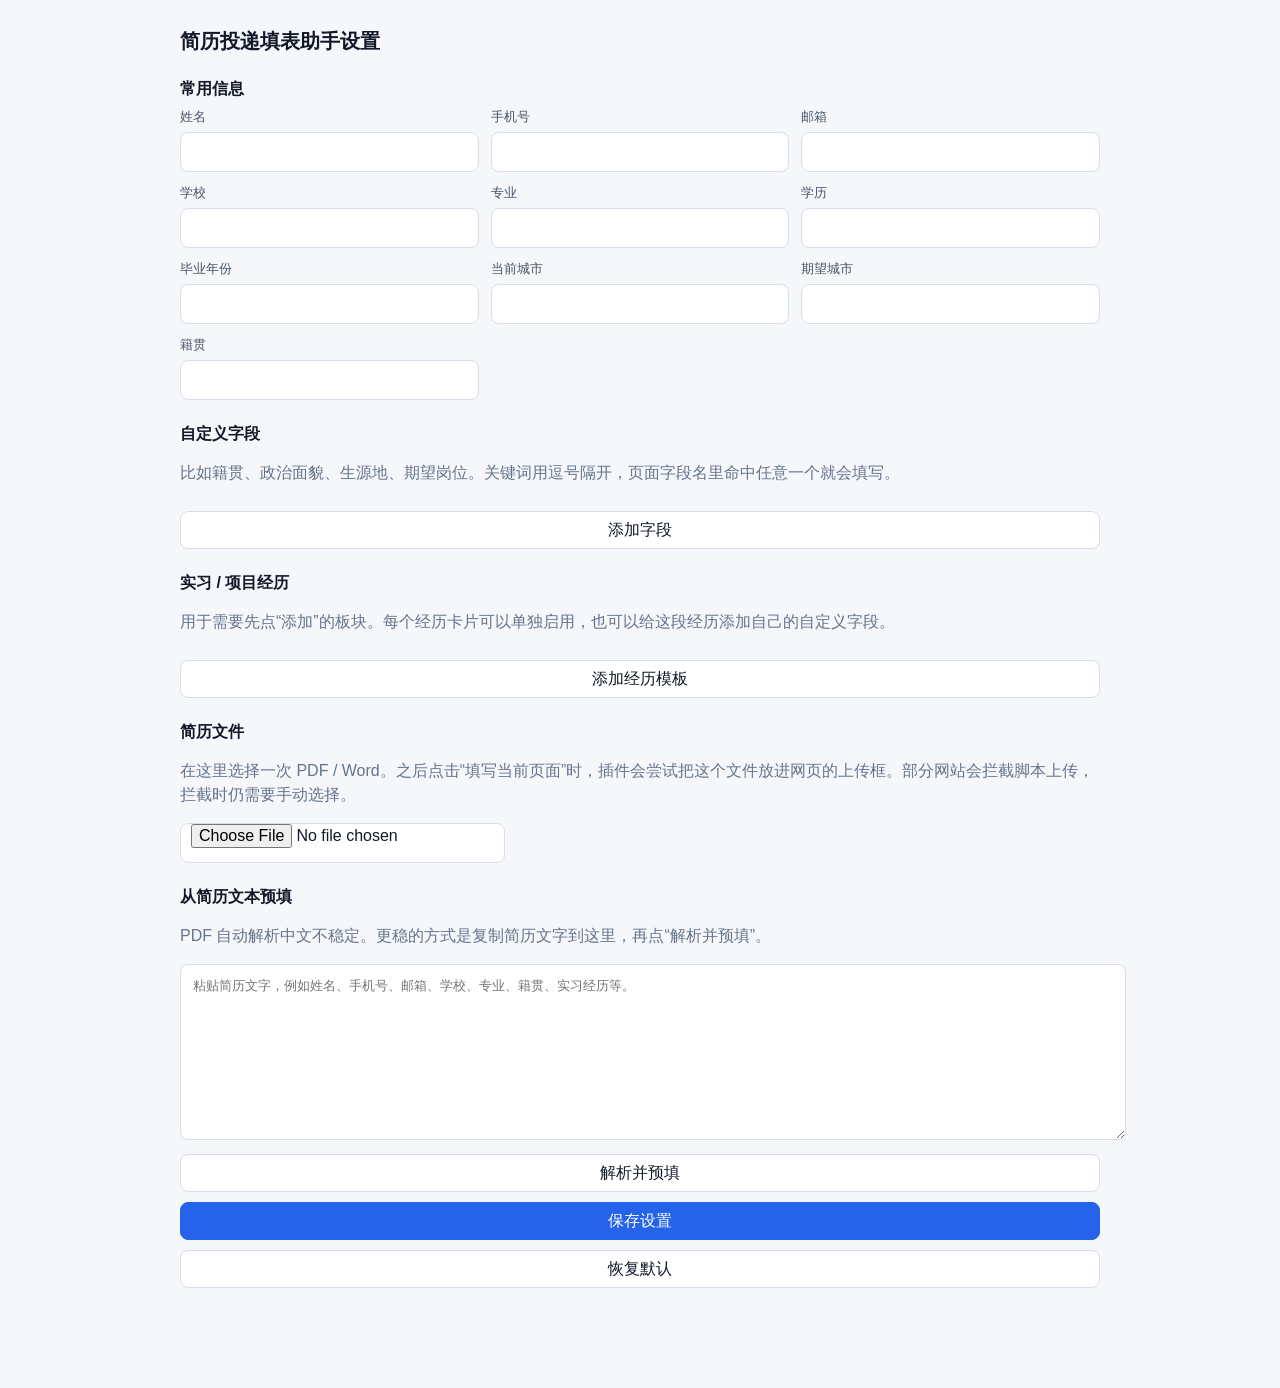
==== resume-fill-extension/options.html @ 36745824 "Add files via upload" ====
<!doctype html>
<html lang="zh-CN">
  <head>
    <meta charset="utf-8" />
    <title>简历投递填表助手设置</title>
    <link rel="stylesheet" href="styles.css" />
  </head>
  <body class="options">
    <main>
      <h1>简历投递填表助手设置</h1>

      <section>
        <h2>常用信息</h2>
        <div id="profileFields" class="grid"></div>
      </section>

      <section>
        <h2>自定义字段</h2>
        <p>比如籍贯、政治面貌、生源地、期望岗位。关键词用逗号隔开，页面字段名里命中任意一个就会填写。</p>
        <div id="customFields" class="field-list"></div>
        <button id="addCustomField" type="button" class="secondary">添加字段</button>
      </section>

      <section>
        <h2>实习 / 项目经历</h2>
        <p>用于需要先点“添加”的板块。每个经历卡片可以单独启用，也可以给这段经历添加自己的自定义字段。</p>
        <div id="experienceSections" class="experience-list"></div>
        <button id="addExperience" type="button" class="secondary">添加经历模板</button>
      </section>

      <section>
        <h2>简历文件</h2>
        <p>在这里选择一次 PDF / Word。之后点击“填写当前页面”时，插件会尝试把这个文件放进网页的上传框。部分网站会拦截脚本上传，拦截时仍需要手动选择。</p>
        <input id="resumeFileInput" type="file" accept="application/pdf,.pdf,.doc,.docx" />
        <p id="resumeFileStatus"></p>
      </section>

      <section>
        <h2>从简历文本预填</h2>
        <p>PDF 自动解析中文不稳定。更稳的方式是复制简历文字到这里，再点“解析并预填”。</p>
        <textarea id="resumeText" class="small" spellcheck="false" placeholder="粘贴简历文字，例如姓名、手机号、邮箱、学校、专业、籍贯、实习经历等。"></textarea>
        <button id="parseResume" type="button" class="secondary">解析并预填</button>
      </section>

      <button id="save">保存设置</button>
      <button id="reset" class="secondary">恢复默认</button>
      <p id="status"></p>
    </main>
    <script src="options.js"></script>
  </body>
</html>
---- resume-fill-extension/styles.css ----
body {
  margin: 0;
  font-family: -apple-system, BlinkMacSystemFont, "Segoe UI", "Microsoft YaHei", sans-serif;
  color: #111827;
  background: #f6f7fb;
}

.popup {
  width: 260px;
  padding: 14px;
}

.options main {
  width: min(920px, calc(100vw - 40px));
  margin: 0 auto;
  padding: 28px 0 48px;
}

h1 {
  margin: 0 0 14px;
  font-size: 20px;
}

h2 {
  margin: 24px 0 8px;
  font-size: 16px;
}

.grid {
  display: grid;
  grid-template-columns: repeat(3, minmax(0, 1fr));
  gap: 12px;
}

.field-list {
  display: grid;
  gap: 12px;
}

.experience-list {
  display: grid;
  gap: 16px;
}

.experience-card {
  display: grid;
  gap: 12px;
  padding: 14px;
  border: 1px solid #d8dee9;
  border-radius: 8px;
  background: #fff;
}

.experience-head {
  display: grid;
  grid-template-columns: 90px repeat(4, minmax(0, 1fr)) 92px;
  gap: 10px;
  align-items: end;
}

.field-row {
  display: grid;
  grid-template-columns: 1fr 1fr 1.5fr 72px;
  gap: 10px;
  align-items: end;
  padding: 12px;
  border: 1px solid #d8dee9;
  border-radius: 8px;
  background: #fff;
}

label {
  display: grid;
  gap: 6px;
  font-size: 13px;
  color: #475569;
}

label.inline {
  display: flex;
  align-items: center;
  gap: 8px;
  height: 38px;
}

input,
textarea,
button {
  border: 1px solid #d8dee9;
  border-radius: 8px;
  background: #fff;
  color: #111827;
  font: inherit;
}

input,
button {
  height: 38px;
  padding: 0 10px;
}

input[type="checkbox"] {
  width: 16px;
  height: 16px;
  padding: 0;
}

textarea {
  width: 100%;
  min-height: 300px;
  padding: 12px;
  font-family: Consolas, "SFMono-Regular", monospace;
  font-size: 13px;
}

textarea.small {
  min-height: 150px;
}

button {
  width: 100%;
  margin-top: 10px;
  background: #2563eb;
  border-color: #2563eb;
  color: #fff;
  cursor: pointer;
}

button.secondary {
  background: #fff;
  color: #111827;
  border-color: #d8dee9;
}

p {
  color: #64748b;
  line-height: 1.5;
}

details {
  margin-top: 24px;
}

summary {
  cursor: pointer;
  font-weight: 700;
}

#status {
  min-height: 20px;
}

@media (max-width: 720px) {
  .grid,
  .experience-head,
  .field-row {
    grid-template-columns: 1fr;
  }
}
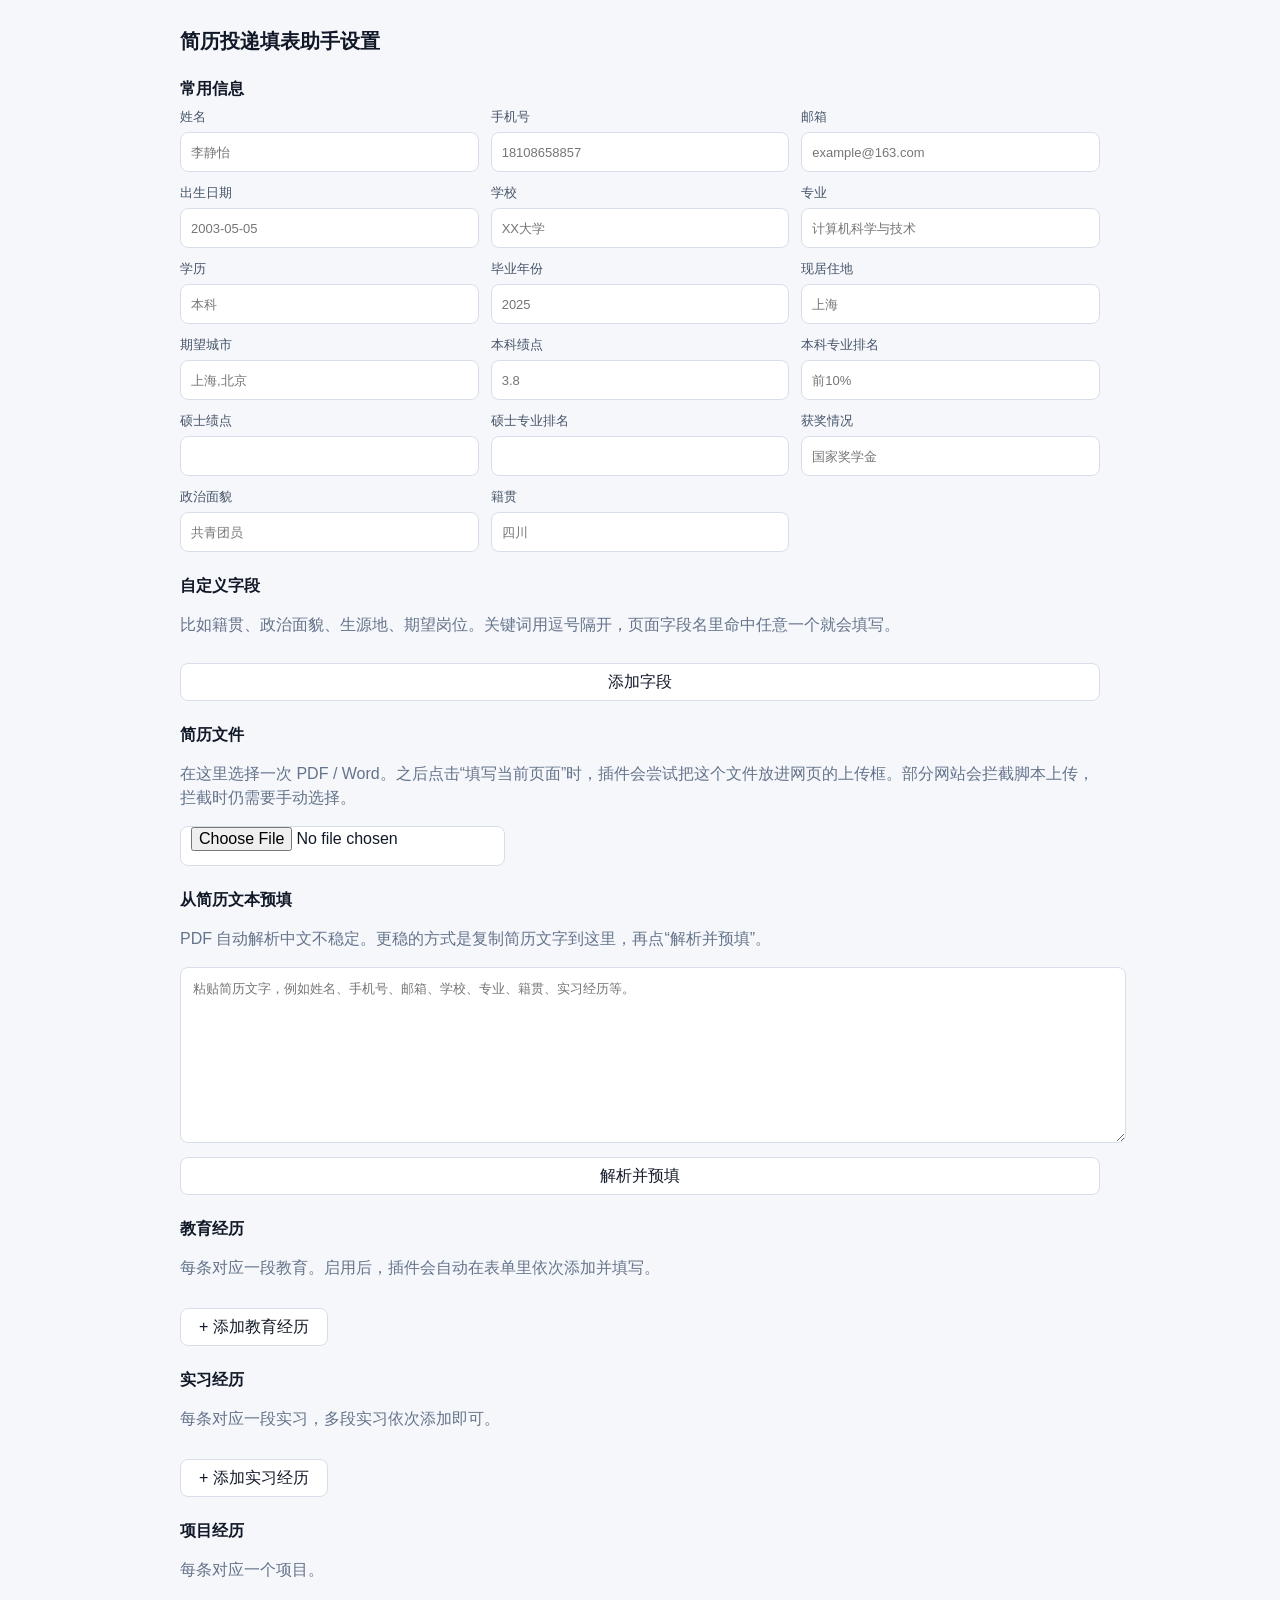
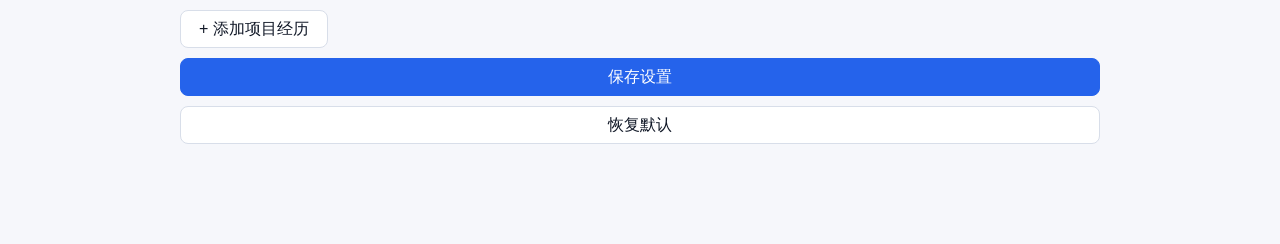
==== commit cbb81e6c: "Add files via upload" ====
--- a/resume-fill-extension/options.html
+++ b/resume-fill-extension/options.html
@@ -22,10 +22,24 @@
       </section>
 
       <section>
-        <h2>实习 / 项目经历</h2>
-        <p>用于需要先点“添加”的板块。每个经历卡片可以单独启用，也可以给这段经历添加自己的自定义字段。</p>
-        <div id="experienceSections" class="experience-list"></div>
-        <button id="addExperience" type="button" class="secondary">添加经历模板</button>
+        <h2>教育经历</h2>
+        <p>每条对应一段教育。启用后，插件会自动在表单里依次添加并填写。</p>
+        <div id=”educationEntries” class=”entry-list”></div>
+        <button id=”add-education” type=”button” class=”secondary add-exp-btn”>+ 添加教育经历</button>
+      </section>
+
+      <section>
+        <h2>实习经历</h2>
+        <p>每条对应一段实习，多段实习依次添加即可。</p>
+        <div id=”internshipEntries” class=”entry-list”></div>
+        <button id=”add-internship” type=”button” class=”secondary add-exp-btn”>+ 添加实习经历</button>
+      </section>
+
+      <section>
+        <h2>项目经历</h2>
+        <p>每条对应一个项目。</p>
+        <div id=”projectEntries” class=”entry-list”></div>
+        <button id=”add-project” type=”button” class=”secondary add-exp-btn”>+ 添加项目经历</button>
       </section>
 
       <section>
--- a/resume-fill-extension/styles.css
+++ b/resume-fill-extension/styles.css
@@ -26,36 +26,17 @@
   font-size: 16px;
 }
 
+/* ── 常用信息 grid ── */
 .grid {
   display: grid;
   grid-template-columns: repeat(3, minmax(0, 1fr));
   gap: 12px;
 }
 
+/* ── 自定义字段 ── */
 .field-list {
   display: grid;
   gap: 12px;
-}
-
-.experience-list {
-  display: grid;
-  gap: 16px;
-}
-
-.experience-card {
-  display: grid;
-  gap: 12px;
-  padding: 14px;
-  border: 1px solid #d8dee9;
-  border-radius: 8px;
-  background: #fff;
-}
-
-.experience-head {
-  display: grid;
-  grid-template-columns: 90px repeat(4, minmax(0, 1fr)) 92px;
-  gap: 10px;
-  align-items: end;
 }
 
 .field-row {
@@ -69,6 +50,63 @@
   background: #fff;
 }
 
+/* ── 经历列表 ── */
+.entry-list {
+  display: grid;
+  gap: 14px;
+  margin-bottom: 4px;
+}
+
+.exp-entry {
+  display: grid;
+  gap: 12px;
+  padding: 16px;
+  border: 1px solid #d8dee9;
+  border-radius: 10px;
+  background: #fff;
+}
+
+.exp-entry-head {
+  display: flex;
+  align-items: center;
+  gap: 12px;
+}
+
+.exp-entry-head .remove-entry {
+  margin-top: 0;
+  width: auto;
+  padding: 0 14px;
+}
+
+/* 经历字段行：自动适配 2 或 3 列 */
+.exp-row {
+  display: grid;
+  gap: 12px;
+}
+
+.exp-row-1 { grid-template-columns: 1fr; }
+.exp-row-2 { grid-template-columns: 1fr 1fr; }
+.exp-row-3 { grid-template-columns: 1fr 1fr 1fr; }
+
+/* 经历内的 textarea */
+.exp-entry textarea {
+  min-height: 80px;
+  max-height: 240px;
+  resize: vertical;
+  padding: 8px 10px;
+  font-family: inherit;
+  font-size: 13px;
+  line-height: 1.5;
+}
+
+/* "添加xxx经历"按钮 */
+.add-exp-btn {
+  width: auto;
+  padding: 0 18px;
+  margin-top: 8px;
+}
+
+/* ── 通用 ── */
 label {
   display: grid;
   gap: 6px;
@@ -137,23 +175,15 @@
   line-height: 1.5;
 }
 
-details {
-  margin-top: 24px;
-}
-
-summary {
-  cursor: pointer;
-  font-weight: 700;
-}
-
 #status {
   min-height: 20px;
 }
 
-@media (max-width: 720px) {
+@media (max-width: 640px) {
   .grid,
-  .experience-head,
-  .field-row {
+  .field-row,
+  .exp-row-2,
+  .exp-row-3 {
     grid-template-columns: 1fr;
   }
 }
